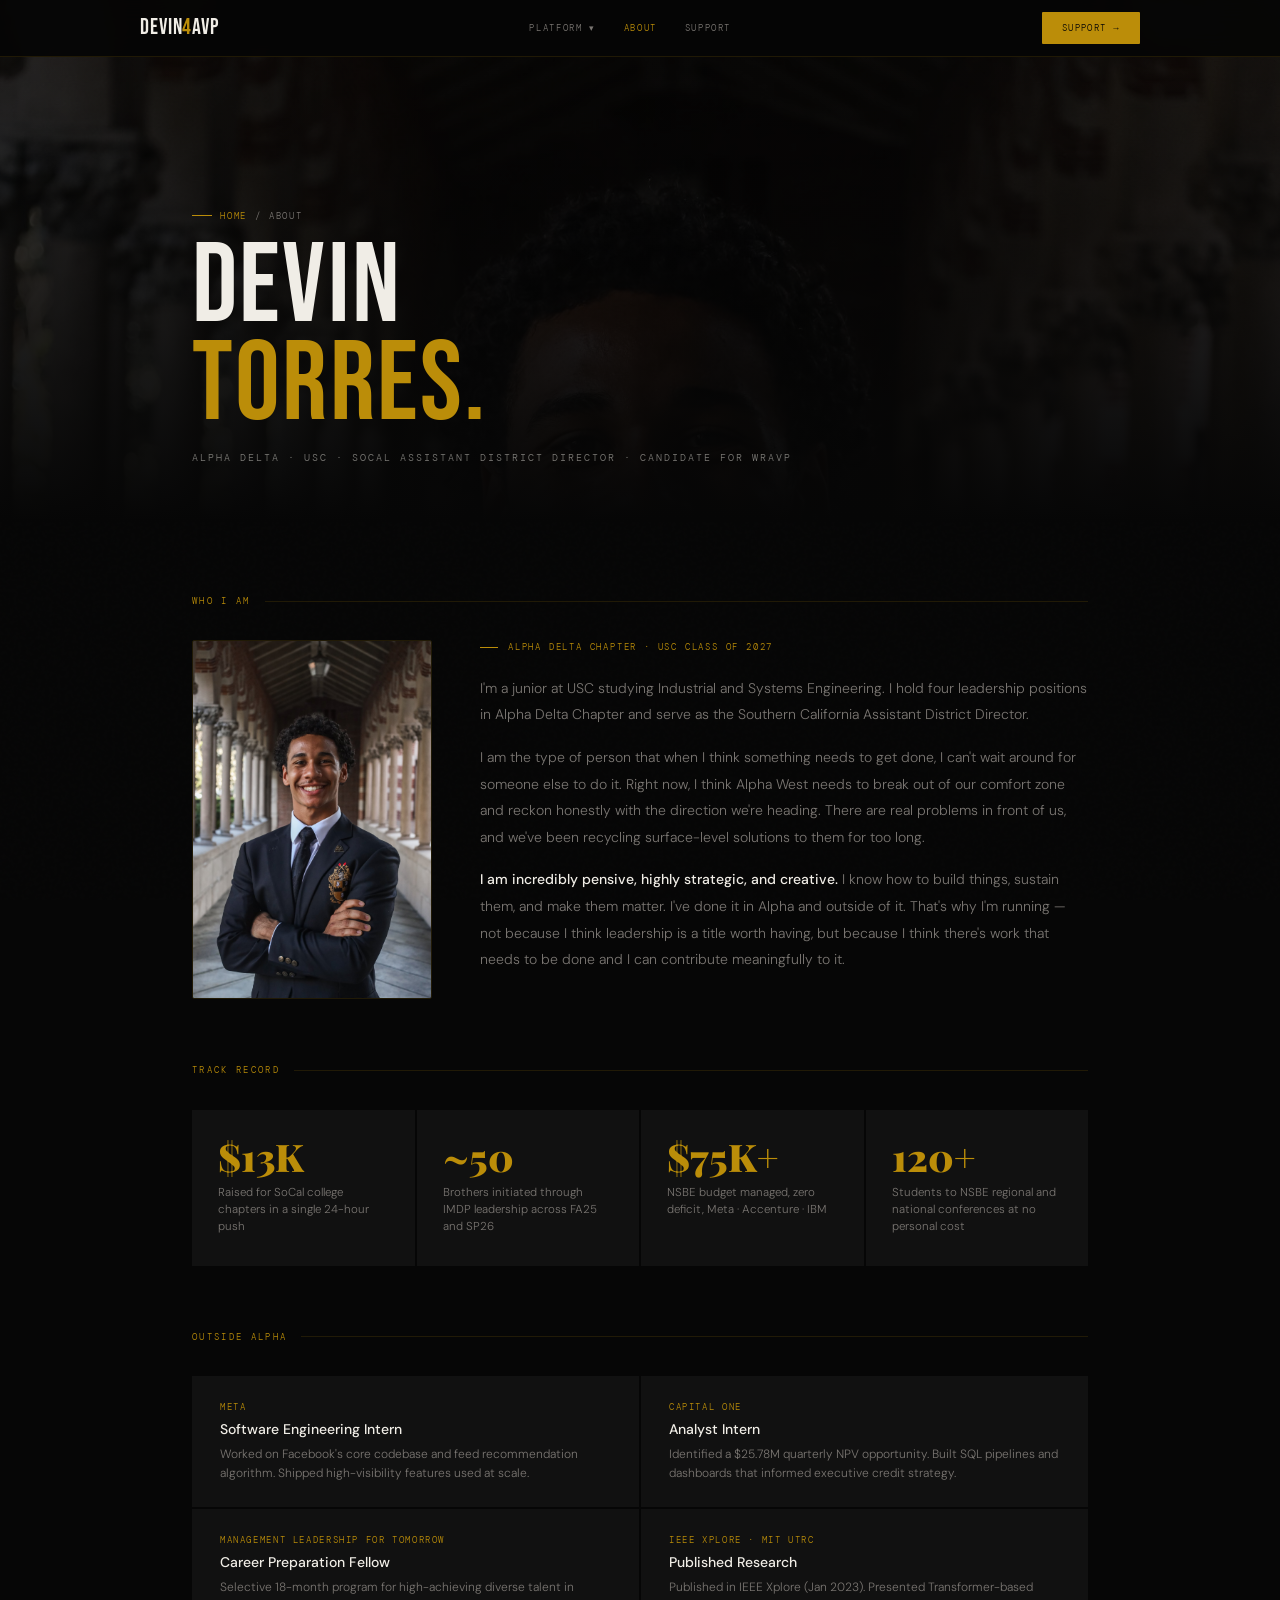
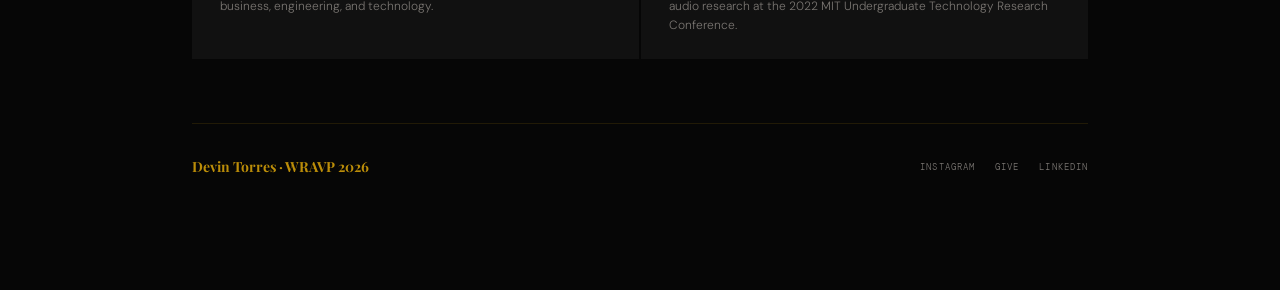
==== about.html @ f0a16007 "revolution" ====
<!DOCTYPE html>
<html lang="en">
<head>
<meta charset="UTF-8">
<meta name="viewport" content="width=device-width, initial-scale=1.0">
<title>About Devin Torres · WRAVP 2026</title>
<link href="https://fonts.googleapis.com/css2?family=Bebas+Neue&family=Playfair+Display:ital,wght@0,400;0,700;0,900;1,400;1,700;1,900&family=DM+Sans:ital,wght@0,300;0,400;0,500;1,300&family=DM+Mono:wght@400;500&display=swap" rel="stylesheet">
<link rel="stylesheet" href="css/main.css">
<style>
.about-hero {
  padding-top: 56px;
  min-height: 58vh;
  display: flex;
  align-items: flex-end;
  position: relative;
  margin-bottom: 72px;
}
.about-hero-bg { position: absolute; inset: 0; overflow: hidden; }
.about-hero-bg img { width: 100%; height: 100%; object-fit: cover; object-position: center 15%; filter: brightness(.25); }
.about-hero-bg::after { content: ''; position: absolute; inset: 0; background: linear-gradient(to top, var(--black) 0%, rgba(6,6,6,.45) 50%, transparent 100%); }
.about-hero-content { position: relative; z-index: 2; max-width: 960px; margin: 0 auto; padding: 0 32px 56px; width: 100%; }
.breadcrumb { font-family: var(--mono); font-size: 9px; letter-spacing: .2em; color: var(--muted); text-transform: uppercase; margin-bottom: 16px; display: flex; align-items: center; gap: 8px; }
.breadcrumb::before { content: ''; width: 20px; height: 1px; background: var(--gold); }
.breadcrumb a { color: var(--gold); text-decoration: none; }
.about-name { font-family: var(--display); font-size: clamp(60px, 10vw, 112px); line-height: .88; letter-spacing: .02em; color: var(--text); margin-bottom: 14px; }
.about-name .gold { color: var(--gold); }
.about-role { font-family: var(--mono); font-size: 10px; letter-spacing: .2em; color: rgba(240,237,230,.5); text-transform: uppercase; }

.bio-layout {
  display: grid;
  grid-template-columns: 240px 1fr;
  gap: 48px;
  align-items: start;
  margin-bottom: 64px;
}
.bio-photo { border-radius: 2px; overflow: hidden; border: 1px solid var(--border); }
.bio-photo img { width: 100%; display: block; object-fit: cover; }
.bio-role-tag {
  font-family: var(--mono);
  font-size: 9px;
  letter-spacing: .2em;
  color: var(--gold);
  text-transform: uppercase;
  margin-bottom: 20px;
  display: flex;
  align-items: center;
  gap: 10px;
}
.bio-role-tag::before { content: ''; width: 18px; height: 1px; background: var(--gold); }
.bio-text { font-size: 14px; color: var(--muted); line-height: 1.9; font-weight: 300; }
.bio-text p { margin-bottom: 16px; }
.bio-text p:last-child { margin: 0; }
.bio-text strong { color: var(--text); font-weight: 500; }

.stats-grid {
  display: grid;
  grid-template-columns: repeat(4, 1fr);
  gap: 2px;
  margin-bottom: 64px;
}
.stat-card {
  background: var(--card);
  padding: 28px 26px;
  border-bottom: 2px solid transparent;
  transition: border-color .2s;
}
.stat-card:hover { border-bottom-color: var(--gold); }
.stat-num { font-family: var(--serif); font-size: 38px; font-weight: 900; color: var(--gold); line-height: 1; margin-bottom: 8px; }
.stat-label { font-size: 11.5px; color: var(--muted); line-height: 1.5; font-weight: 300; }

.cred-section { margin-bottom: 64px; }
.cred-grid { display: grid; grid-template-columns: 1fr 1fr; gap: 2px; }
.cred-card { background: var(--card); padding: 24px 28px; }
.cred-org { font-family: var(--mono); font-size: 9px; letter-spacing: .18em; color: var(--gold); text-transform: uppercase; margin-bottom: 6px; }
.cred-role { font-size: 14px; font-weight: 500; color: var(--text); margin-bottom: 6px; line-height: 1.3; }
.cred-detail { font-size: 12px; color: var(--muted); line-height: 1.6; font-weight: 300; }

.reveal { opacity: 0; transform: translateY(24px); transition: opacity .7s ease, transform .7s ease; }
.reveal.revealed { opacity: 1; transform: translateY(0); }
@media (max-width: 680px) {
  .bio-layout { grid-template-columns: 1fr; gap: 28px; }
  .bio-photo { width: 140px; }
  .stats-grid { grid-template-columns: 1fr 1fr; }
  .cred-grid { grid-template-columns: 1fr; }
  .about-hero-content { padding: 0 20px 40px; }
}
</style>
</head>
<body>

<nav>
  <div class="nav-inner">
    <a href="index.html" class="nav-logo"><span>devin</span>4<span>avp</span></a>
    <ul class="nav-links">
      <li class="nav-item">
        <span class="nav-link">Platform &#x25BE;</span>
        <ul class="dropdown">
          <li><a href="brotherhood.html">R — Real Brotherhood</a></li>
          <li><a href="expansion.html">E — Real Expansion</a></li>
          <li><a href="accountability.html">A — Real Accountability</a></li>
          <li><a href="leverage.html">L — Real Leverage</a></li>
          <li><a href="stepping.html">Real Stepping</a></li>
        </ul>
      </li>
      <li class="nav-item"><a href="about.html" class="nav-link active" data-page="about.html">About</a></li>
      <li class="nav-item"><a href="support.html" class="nav-link" data-page="support.html">Support</a></li>
    </ul>
    <a href="support.html" class="nav-cta">Support &rarr;</a>
    <button class="hamburger" onclick="toggleMobile()" aria-label="Menu">
      <span></span><span></span><span></span>
    </button>
  </div>
</nav>
<ul class="mobile-menu" id="mobile-menu">
  <li><a href="index.html">Home</a></li>
  <div class="mobile-section">Platform</div>
  <li><a href="brotherhood.html">R — Real Brotherhood</a></li>
  <li><a href="expansion.html">E — Real Expansion</a></li>
  <li><a href="accountability.html">A — Real Accountability</a></li>
  <li><a href="leverage.html">L — Real Leverage</a></li>
  <li><a href="stepping.html">Real Stepping</a></li>
  <div class="mobile-section">More</div>
  <li><a href="about.html">About</a></li>
  <li><a href="support.html">Support</a></li>
</ul>

<div class="about-hero">
  <div class="about-hero-bg">
    <img src="assets/images/headshot.jpg" alt="Devin Torres">
  </div>
  <div class="about-hero-content">
    <div class="breadcrumb fade-up d1"><a href="index.html">Home</a> / About</div>
    <div class="about-name fade-up d2">DEVIN<br><span class="gold">TORRES.</span></div>
    <div class="about-role fade-up d3">Alpha Delta · USC · SoCal Assistant District Director · Candidate for WRAVP</div>
  </div>
</div>

<div class="page">
  <div class="section-label">Who I Am</div>

  <div class="bio-layout reveal">
    <div class="bio-photo">
      <img src="assets/images/headshot.jpg" alt="Devin Torres">
    </div>
    <div>
      <div class="bio-role-tag">Alpha Delta Chapter · USC Class of 2027</div>
      <div class="bio-text">
        <p>I'm a junior at USC studying Industrial and Systems Engineering. I hold four leadership positions in Alpha Delta Chapter and serve as the Southern California Assistant District Director.</p>
        <p>I am the type of person that when I think something needs to get done, I can't wait around for someone else to do it. Right now, I think Alpha West needs to break out of our comfort zone and reckon honestly with the direction we're heading. There are real problems in front of us, and we've been recycling surface-level solutions to them for too long.</p>
        <p><strong>I am incredibly pensive, highly strategic, and creative.</strong> I know how to build things, sustain them, and make them matter. I've done it in Alpha and outside of it. That's why I'm running — not because I think leadership is a title worth having, but because I think there's work that needs to be done and I can contribute meaningfully to it.</p>
      </div>
    </div>
  </div>

  <div class="section-label">Track Record</div>

  <div class="stats-grid reveal">
    <div class="stat-card">
      <div class="stat-num">$13K</div>
      <div class="stat-label">Raised for SoCal college chapters in a single 24-hour push</div>
    </div>
    <div class="stat-card">
      <div class="stat-num">~50</div>
      <div class="stat-label">Brothers initiated through IMDP leadership across FA25 and SP26</div>
    </div>
    <div class="stat-card">
      <div class="stat-num">$75K+</div>
      <div class="stat-label">NSBE budget managed, zero deficit, Meta · Accenture · IBM</div>
    </div>
    <div class="stat-card">
      <div class="stat-num">120+</div>
      <div class="stat-label">Students to NSBE regional and national conferences at no personal cost</div>
    </div>
  </div>

  <div class="cred-section reveal">
    <div class="section-label">Outside Alpha</div>
    <div class="cred-grid">
      <div class="cred-card">
        <div class="cred-org">Meta</div>
        <div class="cred-role">Software Engineering Intern</div>
        <div class="cred-detail">Worked on Facebook's core codebase and feed recommendation algorithm. Shipped high-visibility features used at scale.</div>
      </div>
      <div class="cred-card">
        <div class="cred-org">Capital One</div>
        <div class="cred-role">Analyst Intern</div>
        <div class="cred-detail">Identified a $25.78M quarterly NPV opportunity. Built SQL pipelines and dashboards that informed executive credit strategy.</div>
      </div>
      <div class="cred-card">
        <div class="cred-org">Management Leadership for Tomorrow</div>
        <div class="cred-role">Career Preparation Fellow</div>
        <div class="cred-detail">Selective 18-month program for high-achieving diverse talent in business, engineering, and technology.</div>
      </div>
      <div class="cred-card">
        <div class="cred-org">IEEE Xplore · MIT UTRC</div>
        <div class="cred-role">Published Research</div>
        <div class="cred-detail">Published in IEEE Xplore (Jan 2023). Presented Transformer-based audio research at the 2022 MIT Undergraduate Technology Research Conference.</div>
      </div>
    </div>
  </div>

  <footer>
    <div class="footer-name">Devin Torres &middot; WRAVP 2026</div>
    <div class="footer-links">
      <a href="https://instagram.com/devin4avp" target="_blank">Instagram</a>
      <a href="support.html">Give</a>
      <a href="https://linkedin.com/in/devintorres" target="_blank">LinkedIn</a>
    </div>
  </footer>
</div>

<script src="js/main.js"></script>
</body>
</html>
---- css/main.css ----
:root {
  --gold: #BB8D09;
  --gold-dim: #7A5E05;
  --gold-light: #D4A820;
  --black: #060606;
  --card: #111111;
  --border: rgba(187,141,9,0.15);
  --border-subtle: rgba(255,255,255,0.05);
  --text: #F0EDE6;
  --muted: #7A7672;
  --faint: #2A2724;
  --serif: 'Playfair Display', Georgia, serif;
  --sans: 'DM Sans', sans-serif;
  --mono: 'DM Mono', monospace;
  --display: 'Bebas Neue', sans-serif;
}

*, *::before, *::after { box-sizing: border-box; margin: 0; padding: 0; }
html { scroll-behavior: smooth; }
body {
  background: var(--black);
  color: var(--text);
  font-family: var(--sans);
  font-weight: 300;
  line-height: 1.6;
  -webkit-font-smoothing: antialiased;
  overflow-x: hidden;
}
body::before {
  content: '';
  position: fixed;
  inset: 0;
  background-image: url("data:image/svg+xml,%3Csvg viewBox='0 0 256 256' xmlns='http://www.w3.org/2000/svg'%3E%3Cfilter id='n'%3E%3CfeTurbulence type='fractalNoise' baseFrequency='0.9' numOctaves='4' stitchTiles='stitch'/%3E%3C/filter%3E%3Crect width='100%25' height='100%25' filter='url(%23n)' opacity='0.04'/%3E%3C/svg%3E");
  pointer-events: none;
  z-index: 0;
  opacity: .35;
}

/* ── NAV ── */
nav {
  position: fixed;
  top: 0; left: 0; right: 0;
  z-index: 100;
  background: rgba(6,6,6,0.94);
  backdrop-filter: blur(14px);
  border-bottom: 1px solid var(--border);
  padding: 0 32px;
}
.nav-inner {
  max-width: 1000px;
  margin: 0 auto;
  display: flex;
  align-items: center;
  justify-content: space-between;
  height: 56px;
}
.nav-logo {
  font-family: var(--display);
  font-size: 22px;
  letter-spacing: .04em;
  color: var(--gold);
  text-decoration: none;
  flex-shrink: 0;
}
.nav-logo span { color: var(--text); }
.nav-links {
  display: flex;
  align-items: center;
  gap: 0;
  list-style: none;
}
.nav-item { position: relative; }
.nav-link {
  font-family: var(--mono);
  font-size: 9px;
  letter-spacing: .18em;
  color: var(--muted);
  text-transform: uppercase;
  text-decoration: none;
  padding: 0 14px;
  height: 56px;
  display: flex;
  align-items: center;
  transition: color .2s;
  white-space: nowrap;
  cursor: pointer;
}
.nav-link:hover, .nav-link.active { color: var(--gold); }
.nav-item:hover .dropdown { opacity: 1; pointer-events: all; transform: translateY(0); }
.dropdown {
  position: absolute;
  top: 100%; left: 0;
  background: rgba(6,6,6,0.98);
  border: 1px solid var(--border);
  border-top: none;
  min-width: 210px;
  opacity: 0;
  pointer-events: none;
  transform: translateY(-6px);
  transition: opacity .2s, transform .2s;
  list-style: none;
}
.dropdown li a {
  display: block;
  font-family: var(--mono);
  font-size: 9px;
  letter-spacing: .18em;
  color: var(--muted);
  text-transform: uppercase;
  text-decoration: none;
  padding: 13px 20px;
  transition: color .15s, background .15s;
  border-bottom: 1px solid var(--border);
}
.dropdown li:last-child a { border: none; }
.dropdown li a:hover { color: var(--gold); background: rgba(187,141,9,.04); }
.nav-cta {
  font-family: var(--mono);
  font-size: 9px;
  letter-spacing: .16em;
  color: var(--black);
  background: var(--gold);
  text-transform: uppercase;
  text-decoration: none;
  padding: 9px 20px;
  border-radius: 1px;
  transition: background .2s;
  white-space: nowrap;
  flex-shrink: 0;
}
.nav-cta:hover { background: var(--gold-light); }
.hamburger {
  display: none;
  flex-direction: column;
  gap: 5px;
  cursor: pointer;
  padding: 4px;
  background: none;
  border: none;
}
.hamburger span { width: 22px; height: 1px; background: var(--text); display: block; transition: .2s; }
.mobile-menu {
  display: none;
  position: fixed;
  top: 56px; left: 0; right: 0;
  background: rgba(6,6,6,0.98);
  border-bottom: 1px solid var(--border);
  padding: 16px 0 24px;
  z-index: 99;
  list-style: none;
}
.mobile-menu.open { display: block; }
.mobile-menu li a {
  display: block;
  font-family: var(--mono);
  font-size: 10px;
  letter-spacing: .18em;
  color: var(--muted);
  text-transform: uppercase;
  text-decoration: none;
  padding: 12px 32px;
  transition: color .15s;
  border-bottom: 1px solid var(--border-subtle);
}
.mobile-menu li a:hover { color: var(--gold); }
.mobile-menu .mobile-section {
  font-family: var(--mono);
  font-size: 8px;
  letter-spacing: .22em;
  color: var(--faint);
  text-transform: uppercase;
  padding: 16px 32px 6px;
}

/* ── PAGE WRAPPER ── */
.page {
  position: relative;
  z-index: 1;
  max-width: 960px;
  margin: 0 auto;
  padding: 0 32px 80px;
}

/* ── SECTION LABEL ── */
.section-label {
  font-family: var(--mono);
  font-size: 9px;
  letter-spacing: .26em;
  color: var(--gold);
  text-transform: uppercase;
  margin-bottom: 32px;
  display: flex;
  align-items: center;
  gap: 14px;
}
.section-label::after { content: ''; flex: 1; height: 1px; background: var(--border); }

/* ── BUTTONS ── */
.btn-primary {
  display: inline-block;
  background: var(--gold);
  color: var(--black);
  font-family: var(--mono);
  font-size: 9px;
  font-weight: 500;
  letter-spacing: .18em;
  text-transform: uppercase;
  padding: 14px 28px;
  text-decoration: none;
  border-radius: 1px;
  transition: background .2s, transform .1s;
  border: none;
  cursor: pointer;
}
.btn-primary:hover { background: var(--gold-light); transform: translateY(-1px); }
.btn-secondary {
  display: inline-block;
  background: transparent;
  color: var(--gold);
  font-family: var(--mono);
  font-size: 9px;
  font-weight: 500;
  letter-spacing: .18em;
  text-transform: uppercase;
  padding: 13px 28px;
  text-decoration: none;
  border: 1px solid var(--gold-dim);
  border-radius: 1px;
  transition: border-color .2s, color .2s, transform .1s;
  cursor: pointer;
}
.btn-secondary:hover { border-color: var(--gold); color: var(--gold-light); transform: translateY(-1px); }
.btn-group { display: flex; gap: 12px; flex-wrap: wrap; }

/* ── FOOTER ── */
footer {
  border-top: 1px solid var(--border);
  padding: 32px 0;
  display: flex;
  justify-content: space-between;
  align-items: center;
  flex-wrap: wrap;
  gap: 16px;
  position: relative;
  z-index: 1;
}
.footer-name {
  font-family: var(--serif);
  font-size: 14px;
  font-weight: 700;
  color: var(--gold);
}
.footer-links { display: flex; gap: 20px; }
.footer-links a {
  font-family: var(--mono);
  font-size: 9px;
  letter-spacing: .12em;
  color: var(--muted);
  text-decoration: none;
  text-transform: uppercase;
  transition: color .2s;
}
.footer-links a:hover { color: var(--gold); }

/* ── ANIMATIONS ── */
@keyframes fadeUp { from { opacity: 0; transform: translateY(20px); } to { opacity: 1; transform: translateY(0); } }
.fade-up { opacity: 0; animation: fadeUp .7s ease forwards; }
.d1 { animation-delay: .05s; } .d2 { animation-delay: .18s; } .d3 { animation-delay: .32s; } .d4 { animation-delay: .46s; }

/* ── RESPONSIVE ── */
@media (max-width: 680px) {
  nav { padding: 0 20px; }
  .nav-links { display: none !important; }
  .hamburger { display: flex; }
  .page { padding: 0 20px 60px; }
}
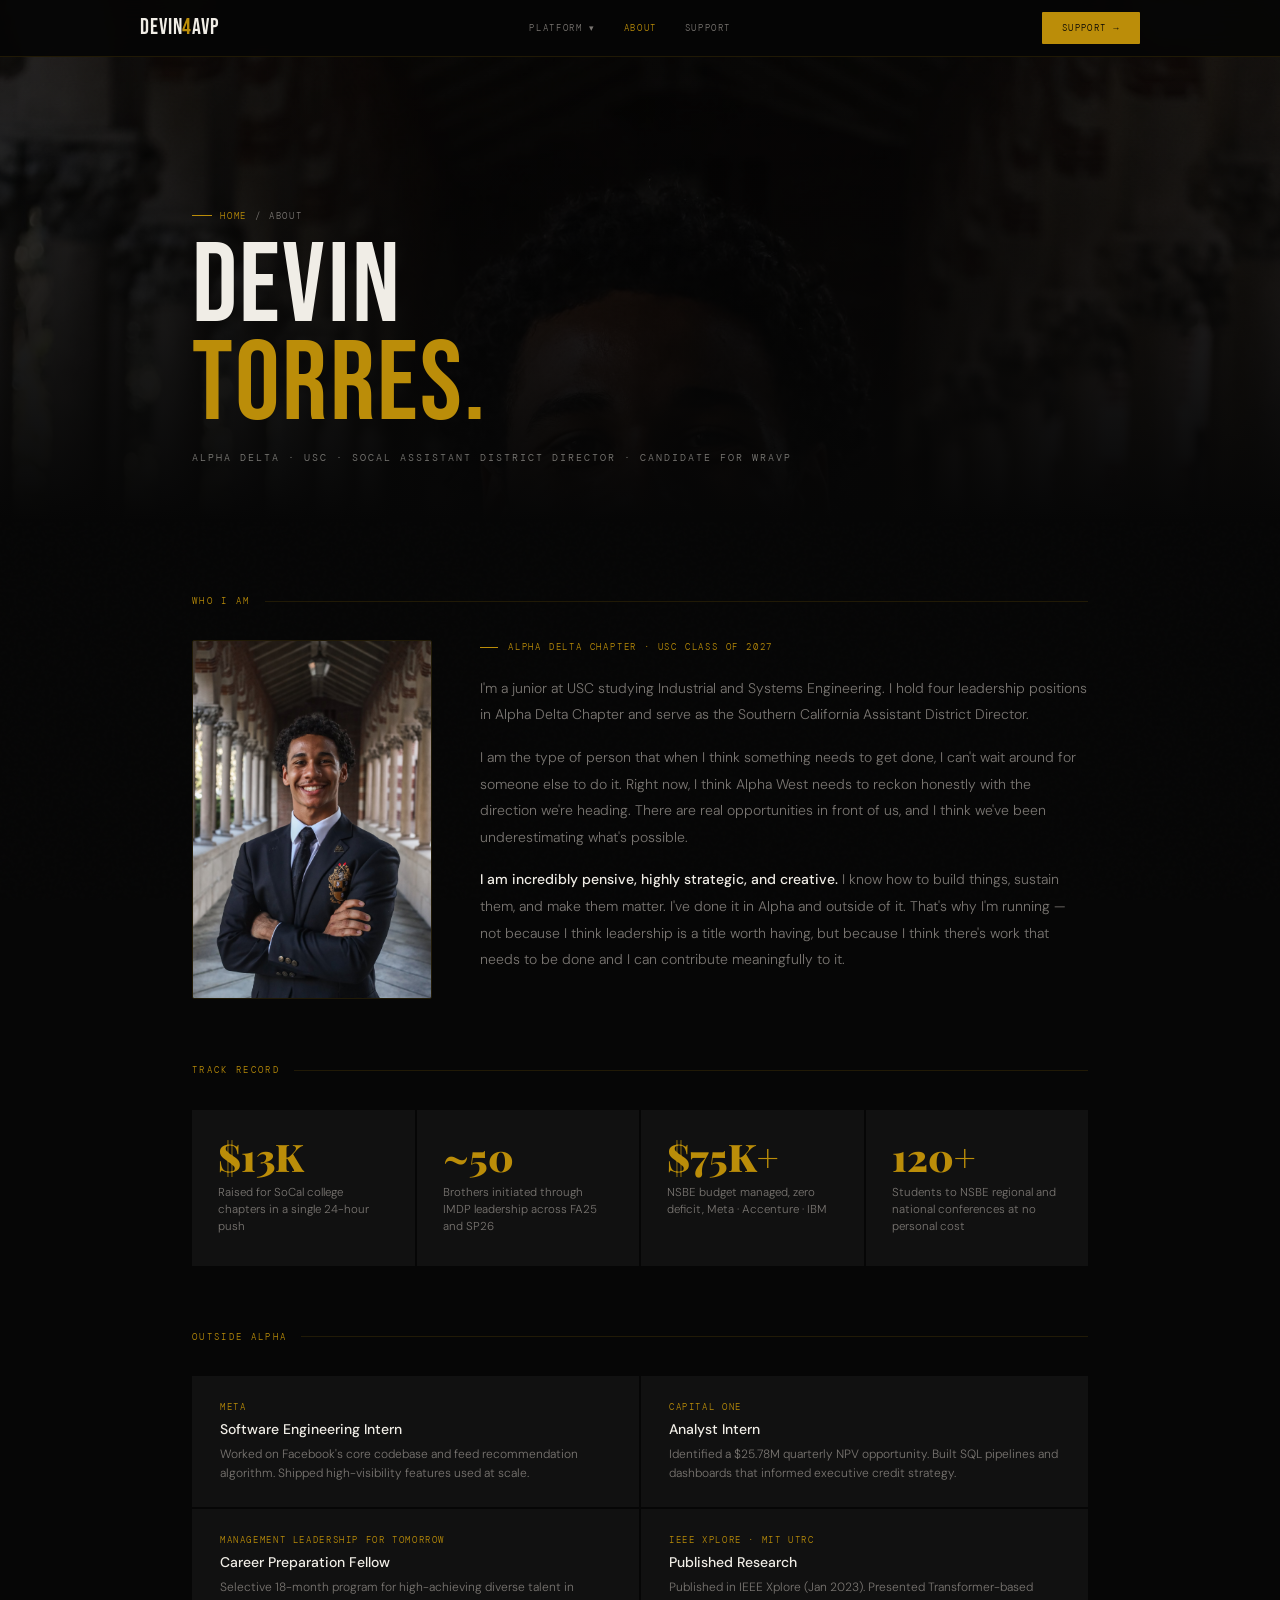
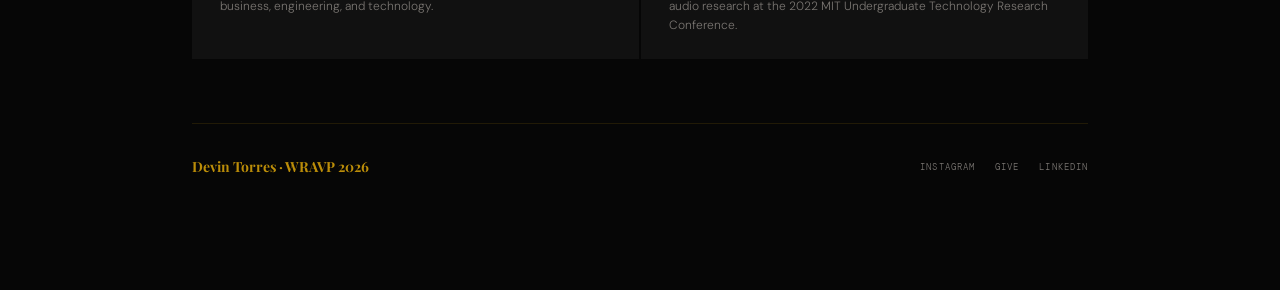
==== commit 9652988d: "updated language" ====
--- a/about.html
+++ b/about.html
@@ -95,7 +95,7 @@
       <li class="nav-item">
         <span class="nav-link">Platform &#x25BE;</span>
         <ul class="dropdown">
-          <li><a href="brotherhood.html">R — Real Brotherhood</a></li>
+          <li><a href="relationships.html">R — Real Relationships</a></li>
           <li><a href="expansion.html">E — Real Expansion</a></li>
           <li><a href="accountability.html">A — Real Accountability</a></li>
           <li><a href="leverage.html">L — Real Leverage</a></li>
@@ -114,7 +114,7 @@
 <ul class="mobile-menu" id="mobile-menu">
   <li><a href="index.html">Home</a></li>
   <div class="mobile-section">Platform</div>
-  <li><a href="brotherhood.html">R — Real Brotherhood</a></li>
+  <li><a href="relationships.html">R — Real Relationships</a></li>
   <li><a href="expansion.html">E — Real Expansion</a></li>
   <li><a href="accountability.html">A — Real Accountability</a></li>
   <li><a href="leverage.html">L — Real Leverage</a></li>
@@ -146,7 +146,7 @@
       <div class="bio-role-tag">Alpha Delta Chapter · USC Class of 2027</div>
       <div class="bio-text">
         <p>I'm a junior at USC studying Industrial and Systems Engineering. I hold four leadership positions in Alpha Delta Chapter and serve as the Southern California Assistant District Director.</p>
-        <p>I am the type of person that when I think something needs to get done, I can't wait around for someone else to do it. Right now, I think Alpha West needs to break out of our comfort zone and reckon honestly with the direction we're heading. There are real problems in front of us, and we've been recycling surface-level solutions to them for too long.</p>
+        <p>I am the type of person that when I think something needs to get done, I can't wait around for someone else to do it. Right now, I think Alpha West needs to reckon honestly with the direction we're heading. There are real opportunities in front of us, and I think we've been underestimating what's possible.</p>
         <p><strong>I am incredibly pensive, highly strategic, and creative.</strong> I know how to build things, sustain them, and make them matter. I've done it in Alpha and outside of it. That's why I'm running — not because I think leadership is a title worth having, but because I think there's work that needs to be done and I can contribute meaningfully to it.</p>
       </div>
     </div>
